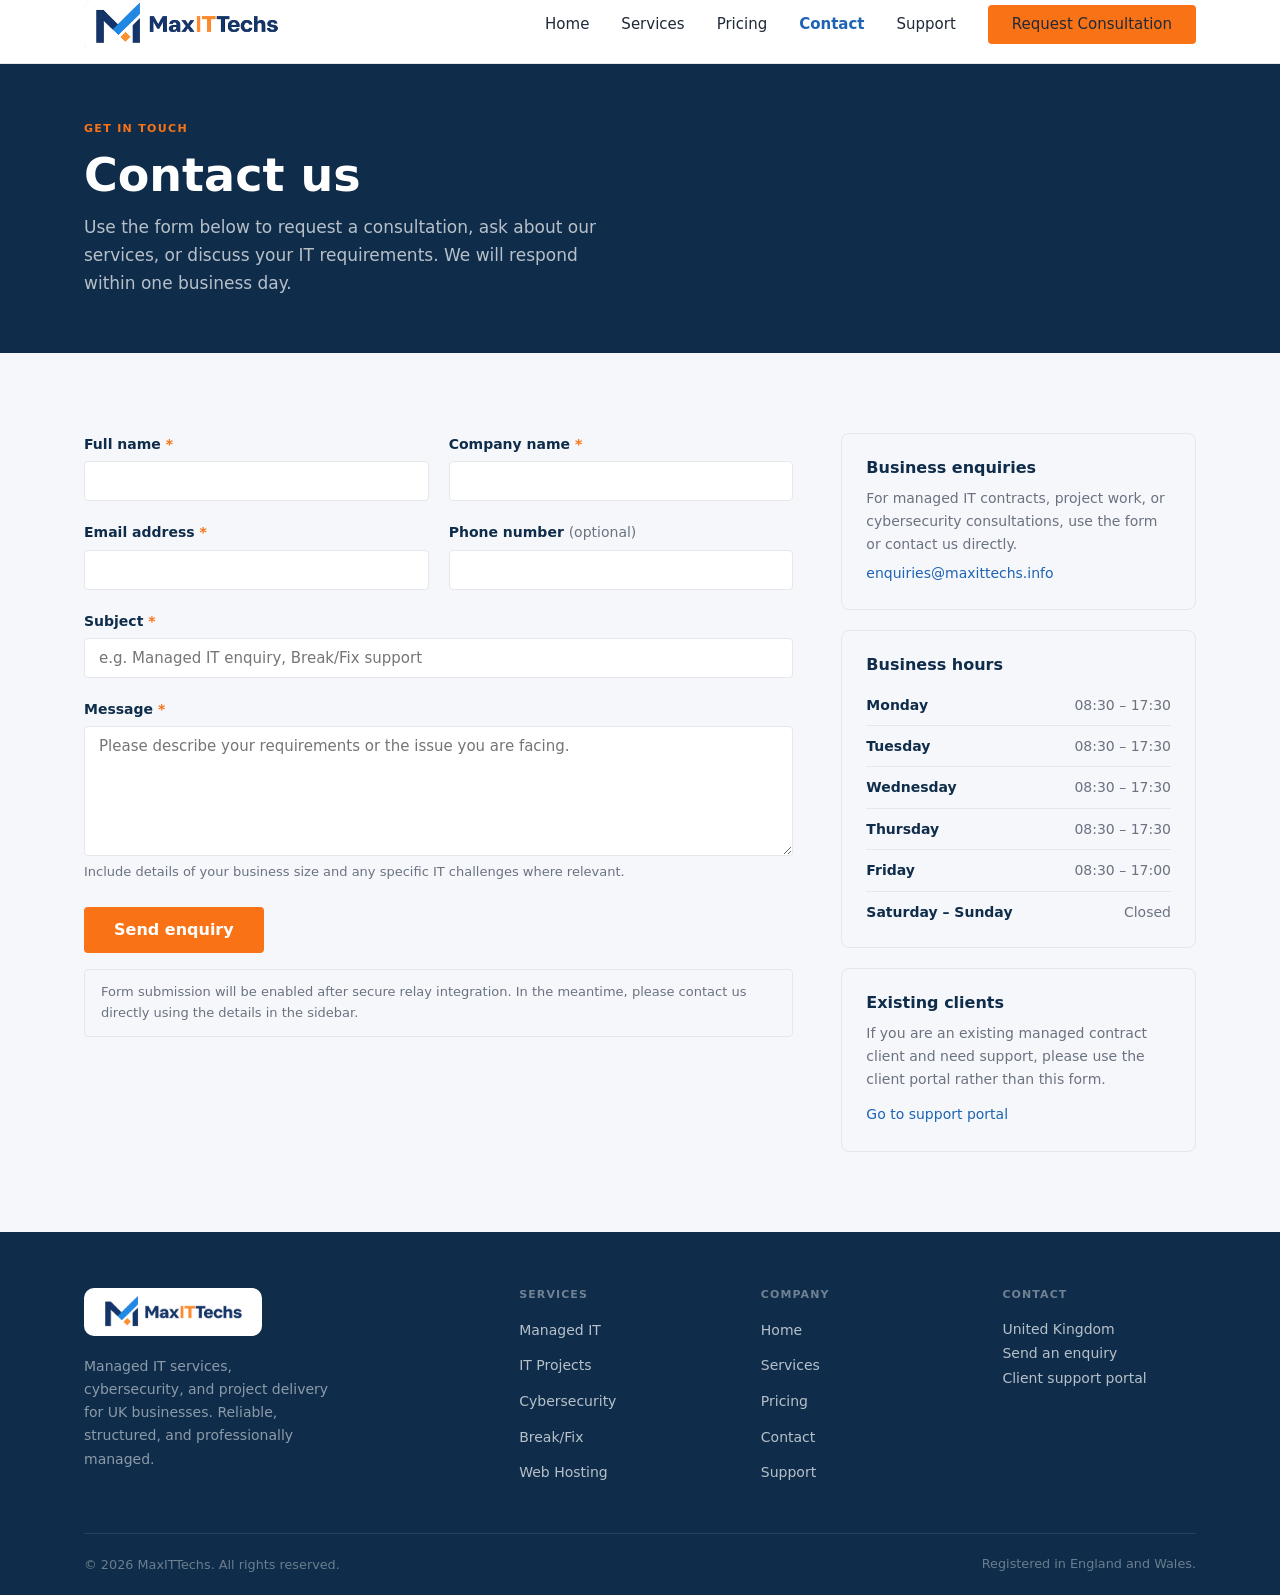
==== contact.html @ cde09e02 "Initial MaxITTechs website" ====
<!DOCTYPE html>
<html lang="en-GB">
<head>
  <meta charset="UTF-8">
  <meta name="viewport" content="width=device-width, initial-scale=1.0">
  <title>Contact &mdash; MaxITTechs</title>
  <meta name="description" content="Get in touch with MaxITTechs to request a consultation, ask about our services, or discuss your IT requirements.">
  <link rel="stylesheet" href="assets/css/styles.css">
</head>
<body>

  <!-- Navigation -->
  <nav class="site-nav">
    <div class="container">
      <div class="nav-inner">
        <a href="index.html" class="nav-logo"><img src="assets/img/logo.png" alt="MaxITTechs"></a>
        <div class="nav-links">
          <a href="index.html">Home</a>
          <a href="services.html">Services</a>
          <a href="pricing.html">Pricing</a>
          <a href="contact.html" class="active">Contact</a>
          <a href="support.html">Support</a>
          <a href="contact.html" class="btn btn-primary">Request Consultation</a>
        </div>
      </div>
    </div>
  </nav>

  <!-- Page Header -->
  <header class="page-header">
    <div class="container">
      <div class="overline">Get in touch</div>
      <h1>Contact us</h1>
      <p>Use the form below to request a consultation, ask about our services, or discuss your IT requirements. We will respond within one business day.</p>
    </div>
  </header>

  <!-- Contact Section -->
  <section class="section bg-light">
    <div class="container">
      <div class="contact-grid">

        <!-- Form -->
        <div>
          <form method="post" action="#" novalidate>
            <div class="form-grid">

              <div class="form-group">
                <label for="name" class="form-label required">Full name</label>
                <input type="text" id="name" name="name" class="form-input" autocomplete="name" required>
              </div>

              <div class="form-group">
                <label for="company" class="form-label required">Company name</label>
                <input type="text" id="company" name="company" class="form-input" autocomplete="organization" required>
              </div>

              <div class="form-group">
                <label for="email" class="form-label required">Email address</label>
                <input type="email" id="email" name="email" class="form-input" autocomplete="email" required>
              </div>

              <div class="form-group">
                <label for="phone" class="form-label">Phone number <span class="text-muted" style="font-weight:400;">(optional)</span></label>
                <input type="tel" id="phone" name="phone" class="form-input" autocomplete="tel">
              </div>

              <div class="form-group col-span-2">
                <label for="subject" class="form-label required">Subject</label>
                <input type="text" id="subject" name="subject" class="form-input" placeholder="e.g. Managed IT enquiry, Break/Fix support" required>
              </div>

              <div class="form-group col-span-2">
                <label for="message" class="form-label required">Message</label>
                <textarea id="message" name="message" class="form-input" placeholder="Please describe your requirements or the issue you are facing." required></textarea>
                <span class="form-hint">Include details of your business size and any specific IT challenges where relevant.</span>
              </div>

            </div>

            <div style="margin-top: 24px;">
              <button type="submit" class="btn btn-primary btn-lg">Send enquiry</button>
            </div>

            <p class="form-notice">
              Form submission will be enabled after secure relay integration. In the meantime, please contact us directly using the details in the sidebar.
            </p>
          </form>
        </div>

        <!-- Sidebar -->
        <div class="contact-sidebar">

          <div class="contact-card">
            <h4>Business enquiries</h4>
            <p>For managed IT contracts, project work, or cybersecurity consultations, use the form or contact us directly.</p>
            <p><a href="mailto:enquiries@maxittechs.info">enquiries@maxittechs.info</a></p>
          </div>

          <div class="contact-card">
            <h4>Business hours</h4>
            <dl class="dl-meta">
              <div class="dl-meta-row">
                <dt>Monday</dt>
                <dd>08:30 &ndash; 17:30</dd>
              </div>
              <div class="dl-meta-row">
                <dt>Tuesday</dt>
                <dd>08:30 &ndash; 17:30</dd>
              </div>
              <div class="dl-meta-row">
                <dt>Wednesday</dt>
                <dd>08:30 &ndash; 17:30</dd>
              </div>
              <div class="dl-meta-row">
                <dt>Thursday</dt>
                <dd>08:30 &ndash; 17:30</dd>
              </div>
              <div class="dl-meta-row">
                <dt>Friday</dt>
                <dd>08:30 &ndash; 17:00</dd>
              </div>
              <div class="dl-meta-row">
                <dt>Saturday &ndash; Sunday</dt>
                <dd>Closed</dd>
              </div>
            </dl>
          </div>

          <div class="contact-card">
            <h4>Existing clients</h4>
            <p>If you are an existing managed contract client and need support, please use the client portal rather than this form.</p>
            <p style="margin-top:12px;"><a href="support.html">Go to support portal</a></p>
          </div>

        </div>

      </div>
    </div>
  </section>

  <!-- Footer -->
  <footer class="site-footer">
    <div class="container">
      <div class="footer-inner">

        <div class="footer-brand">
          <a href="index.html" class="nav-logo"><img src="assets/img/logo.png" alt="MaxITTechs"></a>
          <p>Managed IT services, cybersecurity, and project delivery for UK businesses. Reliable, structured, and professionally managed.</p>
        </div>

        <div class="footer-col">
          <h4>Services</h4>
          <ul>
            <li><a href="services.html#managed-it">Managed IT</a></li>
            <li><a href="services.html#projects">IT Projects</a></li>
            <li><a href="services.html#cybersecurity">Cybersecurity</a></li>
            <li><a href="services.html#breakfix">Break/Fix</a></li>
            <li><a href="https://maxithost.co.uk" target="_blank" rel="noopener">Web Hosting</a></li>
          </ul>
        </div>

        <div class="footer-col">
          <h4>Company</h4>
          <ul>
            <li><a href="index.html">Home</a></li>
            <li><a href="services.html">Services</a></li>
            <li><a href="pricing.html">Pricing</a></li>
            <li><a href="contact.html">Contact</a></li>
            <li><a href="support.html">Support</a></li>
          </ul>
        </div>

        <div class="footer-col">
          <h4>Contact</h4>
          <address>
            <p>United Kingdom</p>
            <a href="contact.html">Send an enquiry</a>
            <a href="https://support.maxittechs.info">Client support portal</a>
          </address>
        </div>

      </div>
      <div class="footer-bottom">
        <div class="footer-legal">
          <p>&copy; 2026 MaxITTechs. All rights reserved.</p>
          <small>Registered in England and Wales.</small>
        </div>
      </div>
    </div>
  </footer>

</body>
</html>
---- assets/css/styles.css ----
/* ==========================================================================
   MaxITTechs — Design System
   assets/css/styles.css
   ========================================================================== */

/* 1. Variables
   ========================================================================== */
:root {
  --color-navy:       #0F2D4A;
  --color-blue:       #1E63B5;
  --color-orange:     #F97316;
  --color-bg-light:   #F5F7FA;
  --color-border:     #E5E7EB;
  --color-text:       #1F2937;
  --color-text-muted: #6B7280;
  --color-white:      #FFFFFF;

  --font-sans: system-ui, -apple-system, BlinkMacSystemFont, 'Segoe UI',
               Roboto, 'Helvetica Neue', Arial, sans-serif;

  --container-max: 1160px;
  --container-pad: 24px;
  --nav-height:    64px;
  --radius-sm:     4px;
  --radius-md:     8px;

  --section-sm: 48px;
  --section-md: 80px;
  --section-lg: 96px;
}

/* 2. Reset
   ========================================================================== */
*, *::before, *::after {
  box-sizing: border-box;
  margin: 0;
  padding: 0;
}

html {
  -webkit-text-size-adjust: 100%;
}

body {
  font-family: var(--font-sans);
  font-size: 16px;
  line-height: 1.6;
  color: var(--color-text);
  background: var(--color-white);
  -webkit-font-smoothing: antialiased;
}

img {
  max-width: 100%;
  display: block;
}

a {
  color: var(--color-blue);
  text-decoration: none;
}

a:hover {
  text-decoration: underline;
}

ul, ol {
  list-style: none;
}

/* 3. Typography
   ========================================================================== */
h1, h2, h3, h4, h5 {
  font-weight: 700;
  line-height: 1.2;
  color: var(--color-navy);
}

h1 { font-size: clamp(1.875rem, 4vw, 2.875rem); }
h2 { font-size: clamp(1.5rem,   3vw, 2.125rem); }
h3 { font-size: clamp(1.0625rem, 2vw, 1.3125rem); }
h4 { font-size: 1.0625rem; }

p {
  line-height: 1.7;
}

.overline {
  display: block;
  font-size: 0.6875rem;
  font-weight: 700;
  letter-spacing: 0.12em;
  text-transform: uppercase;
  color: var(--color-orange);
  margin-bottom: 8px;
}

.text-muted       { color: var(--color-text-muted); }
.text-white       { color: var(--color-white) !important; }
.text-white-muted { color: rgba(255, 255, 255, 0.7); }

/* 4. Container
   ========================================================================== */
.container {
  width: 100%;
  max-width: var(--container-max);
  margin-left: auto;
  margin-right: auto;
  padding-left: var(--container-pad);
  padding-right: var(--container-pad);
}

/* 5. Navigation
   ========================================================================== */
.site-nav {
  position: sticky;
  top: 0;
  z-index: 100;
  height: var(--nav-height);
  background: var(--color-white);
  border-bottom: 1px solid var(--color-border);
}

.nav-inner {
  display: flex;
  align-items: center;
  justify-content: space-between;
  height: 100%;
}

.nav-logo {
  display: inline-flex;
  align-items: center;
  text-decoration: none;
  /* text fallback (footer) */
  font-size: 1.25rem;
  font-weight: 800;
  letter-spacing: -0.02em;
  color: var(--color-navy);
}

.nav-logo:hover {
  color: var(--color-blue);
  text-decoration: none;
  opacity: 0.88;
}

.nav-logo span {
  color: var(--color-orange);
}

.nav-logo img {
  display: block;
  height: 48px;
  width: auto;
}

.footer-brand .nav-logo img {
  background: var(--color-white);
  padding: 6px 12px;
  border-radius: 10px;
}

.nav-links {
  display: flex;
  align-items: center;
  gap: 32px;
}

.nav-links a {
  font-size: 0.9375rem;
  font-weight: 500;
  color: var(--color-text);
  text-decoration: none;
}

.nav-links a:hover {
  color: var(--color-blue);
  text-decoration: none;
}

.nav-links a.active {
  color: var(--color-blue);
  font-weight: 600;
}

/* 6. Buttons
   ========================================================================== */
.btn {
  display: inline-flex;
  align-items: center;
  justify-content: center;
  padding: 10px 22px;
  font-family: var(--font-sans);
  font-size: 0.9375rem;
  font-weight: 600;
  line-height: 1;
  border-radius: var(--radius-sm);
  border: 2px solid transparent;
  cursor: pointer;
  text-decoration: none;
  white-space: nowrap;
}

.btn:hover {
  text-decoration: none;
}

.btn-lg {
  padding: 13px 28px;
  font-size: 1rem;
}

.btn-primary {
  background: var(--color-orange);
  border-color: var(--color-orange);
  color: var(--color-white);
}

.btn-primary:hover {
  background: #e8680e;
  border-color: #e8680e;
  color: var(--color-white);
}

.btn-secondary {
  background: transparent;
  border-color: var(--color-navy);
  color: var(--color-navy);
}

.btn-secondary:hover {
  background: var(--color-navy);
  color: var(--color-white);
}

.btn-ghost-white {
  background: transparent;
  border-color: rgba(255, 255, 255, 0.45);
  color: var(--color-white);
}

.btn-ghost-white:hover {
  background: rgba(255, 255, 255, 0.1);
  border-color: var(--color-white);
  color: var(--color-white);
}

/* 7. Section Helpers
   ========================================================================== */
.section    { padding: var(--section-md) 0; }
.section-sm { padding: var(--section-sm) 0; }
.section-lg { padding: var(--section-lg) 0; }

.bg-white { background: var(--color-white); }
.bg-light { background: var(--color-bg-light); }
.bg-navy  { background: var(--color-navy); }

.section-header {
  margin-bottom: 48px;
}

.section-header p {
  margin-top: 12px;
  font-size: 1rem;
  color: var(--color-text-muted);
  max-width: 540px;
}

.section-header-center {
  text-align: center;
  margin-bottom: 48px;
}

.section-header-center p {
  margin-top: 12px;
  font-size: 1rem;
  color: var(--color-text-muted);
  max-width: 540px;
  margin-left: auto;
  margin-right: auto;
}

/* 8. Page Header
   ========================================================================== */
.page-header {
  background: var(--color-navy);
  padding: 56px 0;
}

.page-header .overline {
  margin-bottom: 10px;
}

.page-header h1 {
  color: var(--color-white);
  margin-bottom: 10px;
}

.page-header p {
  color: rgba(255, 255, 255, 0.7);
  font-size: 1.0625rem;
  max-width: 540px;
  line-height: 1.65;
}

/* 9. Hero
   ========================================================================== */
.hero {
  background: var(--color-navy);
  padding: var(--section-lg) 0;
}

.hero-grid {
  display: grid;
  grid-template-columns: 3fr 2fr;
  gap: 56px;
  align-items: center;
}

.hero-overline {
  font-size: 0.6875rem;
  font-weight: 700;
  letter-spacing: 0.12em;
  text-transform: uppercase;
  color: var(--color-orange);
  margin-bottom: 16px;
}

.hero h1 {
  color: var(--color-white);
  margin-bottom: 20px;
}

.hero-lead {
  font-size: 1.0625rem;
  color: rgba(255, 255, 255, 0.76);
  margin-bottom: 32px;
  max-width: 500px;
  line-height: 1.7;
}

.hero-actions {
  display: flex;
  gap: 14px;
  flex-wrap: wrap;
}

.hero-proof {
  background: rgba(255, 255, 255, 0.055);
  border: 1px solid rgba(255, 255, 255, 0.11);
  border-radius: var(--radius-md);
  padding: 28px;
}

.hero-proof-title {
  font-size: 0.6875rem;
  font-weight: 700;
  letter-spacing: 0.1em;
  text-transform: uppercase;
  color: rgba(255, 255, 255, 0.45);
  margin-bottom: 20px;
}

.proof-list {
  display: flex;
  flex-direction: column;
  gap: 16px;
}

.proof-item {
  display: flex;
  align-items: flex-start;
  gap: 12px;
}

.proof-check {
  width: 18px;
  height: 18px;
  flex-shrink: 0;
  margin-top: 3px;
  color: var(--color-orange);
}

.proof-item p {
  font-size: 0.9rem;
  color: rgba(255, 255, 255, 0.8);
  line-height: 1.55;
}

/* 10. Credibility Strip
   ========================================================================== */
.credibility {
  background: var(--color-white);
  border-bottom: 1px solid var(--color-border);
  padding: 36px 0;
}

.credibility-items {
  display: grid;
  grid-template-columns: repeat(4, 1fr);
}

.credibility-item {
  text-align: center;
  padding: 8px 24px;
  border-right: 1px solid var(--color-border);
}

.credibility-item:last-child {
  border-right: none;
}

.credibility-value {
  display: block;
  font-size: 1.875rem;
  font-weight: 800;
  color: var(--color-navy);
  line-height: 1;
  margin-bottom: 6px;
  letter-spacing: -0.02em;
}

.credibility-label {
  font-size: 0.8125rem;
  color: var(--color-text-muted);
  font-weight: 500;
  line-height: 1.4;
}

/* 11. Services 3-col Grid
   ========================================================================== */
.services-3col {
  display: grid;
  grid-template-columns: repeat(3, 1fr);
  border: 1px solid var(--color-border);
  border-radius: var(--radius-md);
  overflow: hidden;
}

.service-block {
  padding: 32px 28px;
  background: var(--color-white);
  border-right: 1px solid var(--color-border);
}

.service-block:last-child {
  border-right: none;
}

.service-block-icon {
  width: 36px;
  height: 36px;
  color: var(--color-blue);
  margin-bottom: 16px;
}

.service-block h3 {
  margin-bottom: 10px;
}

.service-block p {
  font-size: 0.9375rem;
  color: var(--color-text-muted);
  margin-bottom: 20px;
  line-height: 1.65;
}

.link-arrow {
  font-size: 0.875rem;
  font-weight: 600;
  color: var(--color-blue);
  text-decoration: none;
}

.link-arrow::after {
  content: ' \2192';
}

.link-arrow:hover {
  color: var(--color-navy);
  text-decoration: underline;
}

/* 12. MaxITHost Hosting Banner
   ========================================================================== */
.hosting-banner {
  display: flex;
  align-items: center;
  justify-content: space-between;
  gap: 32px;
  padding: 32px 36px;
  background: var(--color-white);
  border: 1px solid var(--color-border);
  border-left: 4px solid var(--color-orange);
  border-radius: var(--radius-md);
}

.hosting-banner-content .overline {
  margin-bottom: 6px;
}

.hosting-banner-content h3 {
  margin-bottom: 8px;
}

.hosting-banner-content p {
  font-size: 0.9375rem;
  color: var(--color-text-muted);
  max-width: 600px;
  line-height: 1.65;
}

.hosting-banner-action {
  flex-shrink: 0;
}

@media (max-width: 640px) {
  .hosting-banner {
    flex-direction: column;
    align-items: flex-start;
    padding: 24px;
  }
}

/* 13. Process Steps
   ========================================================================== */
.process-steps {
  display: grid;
  grid-template-columns: repeat(4, 1fr);
  gap: 32px;
  counter-reset: step;
}

.process-step {
  padding-top: 20px;
  border-top: 3px solid var(--color-orange);
  counter-increment: step;
}

.process-step::before {
  content: "0" counter(step);
  display: block;
  font-size: 1.875rem;
  font-weight: 800;
  color: var(--color-orange);
  line-height: 1;
  margin-bottom: 14px;
  letter-spacing: -0.02em;
}

.process-step h3 {
  margin-bottom: 8px;
  font-size: 1.0625rem;
}

.process-step p {
  font-size: 0.9rem;
  color: var(--color-text-muted);
  line-height: 1.65;
}

/* 13. Support Guidance Cards
   ========================================================================== */
.support-guidance-grid {
  display: grid;
  grid-template-columns: 1fr 1fr;
  gap: 24px;
}

.support-card {
  border: 1px solid var(--color-border);
  border-radius: var(--radius-md);
  padding: 32px;
  background: var(--color-white);
}

.support-card-label {
  font-size: 0.6875rem;
  font-weight: 700;
  letter-spacing: 0.1em;
  text-transform: uppercase;
  color: var(--color-blue);
  margin-bottom: 12px;
}

.support-card h3 {
  margin-bottom: 10px;
}

.support-card p {
  font-size: 0.9375rem;
  color: var(--color-text-muted);
  margin-bottom: 24px;
  line-height: 1.65;
}

/* 14. CTA Block
   ========================================================================== */
.cta-block {
  background: var(--color-navy);
  padding: var(--section-md) 0;
  text-align: center;
}

.cta-block h2 {
  color: var(--color-white);
  margin-bottom: 12px;
}

.cta-block p {
  color: rgba(255, 255, 255, 0.7);
  font-size: 1.0625rem;
  margin-bottom: 32px;
  max-width: 520px;
  margin-left: auto;
  margin-right: auto;
}

.cta-actions {
  display: flex;
  gap: 14px;
  justify-content: center;
  flex-wrap: wrap;
}

/* 15. Footer
   ========================================================================== */
.site-footer {
  background: var(--color-navy);
  padding-top: 56px;
}

.footer-inner {
  display: grid;
  grid-template-columns: 2fr 1fr 1fr 1fr;
  gap: 48px;
  padding-bottom: 48px;
  border-bottom: 1px solid rgba(255, 255, 255, 0.1);
}

.footer-brand .nav-logo {
  color: var(--color-white);
  display: inline-block;
  margin-bottom: 12px;
}

.footer-brand .nav-logo:hover {
  color: rgba(255, 255, 255, 0.8);
}

.footer-brand > p {
  font-size: 0.875rem;
  color: rgba(255, 255, 255, 0.52);
  line-height: 1.65;
  max-width: 250px;
}

.footer-col h4 {
  font-size: 0.6875rem;
  font-weight: 700;
  letter-spacing: 0.1em;
  text-transform: uppercase;
  color: rgba(255, 255, 255, 0.4);
  margin-bottom: 16px;
}

.footer-col ul {
  display: flex;
  flex-direction: column;
  gap: 10px;
}

.footer-col ul a {
  font-size: 0.875rem;
  color: rgba(255, 255, 255, 0.7);
  text-decoration: none;
}

.footer-col ul a:hover {
  color: var(--color-white);
  text-decoration: none;
}

.footer-col address {
  font-style: normal;
}

.footer-col address p,
.footer-col address a {
  font-size: 0.875rem;
  color: rgba(255, 255, 255, 0.7);
  line-height: 1.75;
  text-decoration: none;
  display: block;
}

.footer-col address a:hover {
  color: var(--color-white);
}

.footer-bottom {
  padding: 20px 0;
}

.footer-legal {
  display: flex;
  justify-content: space-between;
  align-items: center;
  flex-wrap: wrap;
  gap: 8px;
}

.footer-legal p,
.footer-legal small {
  font-size: 0.8rem;
  color: rgba(255, 255, 255, 0.38);
}

/* 16. Forms
   ========================================================================== */
.form-grid {
  display: grid;
  grid-template-columns: 1fr 1fr;
  gap: 20px;
}

.form-group {
  display: flex;
  flex-direction: column;
  gap: 6px;
}

.form-group.col-span-2 {
  grid-column: 1 / -1;
}

.form-label {
  font-size: 0.875rem;
  font-weight: 600;
  color: var(--color-navy);
}

.form-label.required::after {
  content: ' *';
  color: var(--color-orange);
}

.form-input {
  padding: 10px 14px;
  font-family: var(--font-sans);
  font-size: 0.9375rem;
  color: var(--color-text);
  background: var(--color-white);
  border: 1px solid var(--color-border);
  border-radius: var(--radius-sm);
  width: 100%;
  appearance: none;
}

.form-input:focus {
  outline: none;
  border-color: var(--color-blue);
  box-shadow: 0 0 0 3px rgba(30, 99, 181, 0.1);
}

textarea.form-input {
  resize: vertical;
  min-height: 130px;
}

.form-hint {
  font-size: 0.8125rem;
  color: var(--color-text-muted);
}

.form-notice {
  margin-top: 16px;
  padding: 12px 16px;
  background: var(--color-bg-light);
  border: 1px solid var(--color-border);
  border-radius: var(--radius-sm);
  font-size: 0.8125rem;
  color: var(--color-text-muted);
  line-height: 1.6;
}

/* 17. Contact Page Layout
   ========================================================================== */
.contact-grid {
  display: grid;
  grid-template-columns: 2fr 1fr;
  gap: 48px;
  align-items: start;
}

.contact-sidebar {
  display: flex;
  flex-direction: column;
  gap: 20px;
}

.contact-card {
  border: 1px solid var(--color-border);
  border-radius: var(--radius-md);
  padding: 24px;
}

.contact-card h4 {
  margin-bottom: 10px;
  font-size: 1rem;
}

.contact-card p {
  font-size: 0.875rem;
  color: var(--color-text-muted);
  line-height: 1.65;
  margin-bottom: 6px;
}

.contact-card p:last-child {
  margin-bottom: 0;
}

.contact-card a {
  color: var(--color-blue);
  font-size: 0.875rem;
  text-decoration: none;
}

.contact-card a:hover {
  text-decoration: underline;
}

.dl-meta {
  display: flex;
  flex-direction: column;
}

.dl-meta-row {
  display: flex;
  justify-content: space-between;
  align-items: baseline;
  gap: 12px;
  font-size: 0.875rem;
  padding: 9px 0;
  border-bottom: 1px solid var(--color-border);
}

.dl-meta-row:last-child {
  border-bottom: none;
  padding-bottom: 0;
}

.dl-meta-row dt {
  font-weight: 600;
  color: var(--color-navy);
  flex-shrink: 0;
}

.dl-meta-row dd {
  color: var(--color-text-muted);
  text-align: right;
}

/* 18. Support Page Layout
   ========================================================================== */
.support-page-grid {
  display: grid;
  grid-template-columns: 2fr 1fr;
  gap: 40px;
  align-items: start;
}

.portal-card {
  border: 1px solid var(--color-border);
  border-radius: var(--radius-md);
  overflow: hidden;
}

.portal-card-head {
  background: var(--color-navy);
  padding: 32px;
}

.portal-card-head h2 {
  color: var(--color-white);
  margin-bottom: 8px;
}

.portal-card-head p {
  color: rgba(255, 255, 255, 0.7);
  font-size: 1rem;
  line-height: 1.6;
}

.portal-card-body {
  padding: 32px;
  background: var(--color-white);
}

.portal-card-body p {
  font-size: 0.9375rem;
  color: var(--color-text-muted);
  margin-bottom: 20px;
  line-height: 1.7;
}

.portal-card-body p:last-of-type {
  margin-bottom: 24px;
}

.emergency-card {
  border: 1px solid var(--color-border);
  border-radius: var(--radius-md);
  overflow: hidden;
}

.emergency-card-head {
  background: #7B1010;
  padding: 16px 20px;
}

.emergency-card-head h4 {
  color: var(--color-white);
  font-size: 0.9375rem;
  margin: 0;
}

.emergency-card-body {
  padding: 20px;
  background: var(--color-white);
}

.emergency-card-body p {
  font-size: 0.875rem;
  color: var(--color-text-muted);
  line-height: 1.65;
  margin-bottom: 14px;
}

.emergency-phone {
  font-size: 1.25rem;
  font-weight: 800;
  color: var(--color-navy);
  letter-spacing: -0.01em;
}

/* 19. Services Page — Detail Sections
   ========================================================================== */
.service-detail-grid {
  display: grid;
  grid-template-columns: 2fr 1fr;
  gap: 56px;
  align-items: start;
}

.service-detail-body .overline {
  margin-bottom: 8px;
}

.service-detail-body h2 {
  margin-bottom: 14px;
}

.service-detail-body > p {
  font-size: 1rem;
  color: var(--color-text-muted);
  margin-bottom: 28px;
  line-height: 1.7;
}

.feature-list {
  display: flex;
  flex-direction: column;
  gap: 10px;
}

.feature-list li {
  display: flex;
  align-items: flex-start;
  gap: 10px;
  font-size: 0.9375rem;
  line-height: 1.55;
}

.feature-list li::before {
  content: '';
  display: block;
  width: 6px;
  height: 6px;
  background: var(--color-orange);
  border-radius: 50%;
  flex-shrink: 0;
  margin-top: 8px;
}

.service-aside {
  border: 1px solid var(--color-border);
  border-radius: var(--radius-md);
  overflow: hidden;
}

.service-aside-head {
  background: var(--color-navy);
  padding: 20px 24px;
}

.service-aside-head h4 {
  color: var(--color-white);
  font-size: 0.9375rem;
  margin-bottom: 4px;
}

.service-aside-head p {
  color: rgba(255, 255, 255, 0.55);
  font-size: 0.8125rem;
}

.service-aside-body {
  padding: 24px;
  background: var(--color-white);
}

.service-aside-body > p {
  font-size: 0.875rem;
  color: var(--color-text-muted);
  margin-bottom: 16px;
  line-height: 1.65;
}

.sla-grid {
  display: grid;
  grid-template-columns: 1fr 1fr;
  gap: 10px;
}

.sla-item {
  background: var(--color-bg-light);
  border: 1px solid var(--color-border);
  border-radius: var(--radius-sm);
  padding: 14px 16px;
}

.sla-label {
  font-size: 0.6875rem;
  font-weight: 700;
  text-transform: uppercase;
  letter-spacing: 0.07em;
  color: var(--color-text-muted);
  margin-bottom: 4px;
}

.sla-value {
  font-size: 1rem;
  font-weight: 700;
  color: var(--color-navy);
  line-height: 1.2;
}

.grid-2 {
  display: grid;
  grid-template-columns: repeat(2, 1fr);
  gap: 20px;
}

.service-card {
  border: 1px solid var(--color-border);
  border-radius: var(--radius-md);
  padding: 28px;
  background: var(--color-white);
}

.service-card h3 {
  margin-bottom: 10px;
}

.service-card > p {
  font-size: 0.9375rem;
  color: var(--color-text-muted);
  line-height: 1.65;
  margin-bottom: 20px;
}

/* 20. Utilities
   ========================================================================== */
.text-center { text-align: center; }

.mt-8  { margin-top: 8px; }
.mt-16 { margin-top: 16px; }
.mt-24 { margin-top: 24px; }
.mt-32 { margin-top: 32px; }
.mb-8  { margin-bottom: 8px; }
.mb-16 { margin-bottom: 16px; }
.mb-24 { margin-bottom: 24px; }
.mb-32 { margin-bottom: 32px; }

/* 21. Responsive
   ========================================================================== */
@media (max-width: 1024px) {
  .hero-grid {
    grid-template-columns: 1fr;
    gap: 40px;
  }

  .footer-inner {
    grid-template-columns: 1fr 1fr;
    gap: 32px;
  }

  .process-steps {
    grid-template-columns: 1fr 1fr;
    gap: 28px;
  }

  .service-detail-grid {
    grid-template-columns: 1fr;
    gap: 40px;
  }
}

@media (max-width: 768px) {
  :root {
    --section-md: 56px;
    --section-lg: 64px;
    --section-sm: 40px;
  }

  .nav-links {
    display: none;
  }

  .services-3col {
    grid-template-columns: 1fr;
  }

  .service-block {
    border-right: none;
    border-bottom: 1px solid var(--color-border);
  }

  .service-block:last-child {
    border-bottom: none;
  }

  .credibility-items {
    grid-template-columns: 1fr 1fr;
  }

  .credibility-item {
    border-right: none;
    border-bottom: 1px solid var(--color-border);
  }

  .credibility-item:last-child {
    border-bottom: none;
  }

  .credibility-item:nth-child(odd) {
    border-right: 1px solid var(--color-border);
  }

  .support-guidance-grid,
  .contact-grid,
  .support-page-grid,
  .grid-2 {
    grid-template-columns: 1fr;
  }

  .form-grid {
    grid-template-columns: 1fr;
  }

  .footer-inner {
    grid-template-columns: 1fr;
    gap: 32px;
  }

  .footer-legal {
    flex-direction: column;
    align-items: flex-start;
    gap: 4px;
  }

  .cta-actions {
    flex-direction: column;
    align-items: center;
  }

  .hero-actions {
    flex-direction: column;
    align-items: flex-start;
  }
}

@media (max-width: 480px) {
  :root {
    --container-pad: 16px;
  }

  .credibility-items {
    grid-template-columns: 1fr;
  }

  .credibility-item {
    border-right: none;
    border-bottom: 1px solid var(--color-border);
  }

  .credibility-item:nth-child(odd) {
    border-right: none;
  }

  .process-steps {
    grid-template-columns: 1fr;
  }

  .sla-grid {
    grid-template-columns: 1fr;
  }
}

/* 22. Pricing Page
   ========================================================================== */

/* Plan cards grid */
.pricing-grid {
  display: grid;
  grid-template-columns: repeat(3, 1fr);
  gap: 24px;
  align-items: start;
}

.pricing-card {
  position: relative;
  border: 1px solid var(--color-border);
  border-radius: var(--radius-md);
  padding: 32px;
  background: var(--color-white);
}

.pricing-card--featured {
  border-color: var(--color-blue);
  border-width: 2px;
}

.pricing-badge {
  position: absolute;
  top: -13px;
  left: 50%;
  transform: translateX(-50%);
  background: var(--color-orange);
  color: var(--color-white);
  font-size: 0.6875rem;
  font-weight: 700;
  letter-spacing: 0.08em;
  text-transform: uppercase;
  padding: 4px 14px;
  border-radius: 20px;
  white-space: nowrap;
}

.pricing-name {
  font-size: 0.6875rem;
  font-weight: 700;
  letter-spacing: 0.12em;
  text-transform: uppercase;
  color: var(--color-blue);
  margin-bottom: 10px;
}

.pricing-amount {
  font-size: 2.5rem;
  font-weight: 800;
  color: var(--color-navy);
  line-height: 1;
  letter-spacing: -0.03em;
}

.pricing-period {
  font-size: 0.9375rem;
  color: var(--color-text-muted);
  font-weight: 400;
}

.pricing-minimum {
  font-size: 0.8125rem;
  color: var(--color-text-muted);
  margin-top: 6px;
}

.pricing-best-for {
  font-size: 0.875rem;
  color: var(--color-text-muted);
  line-height: 1.55;
  margin-top: 20px;
  padding: 12px 14px;
  background: var(--color-bg-light);
  border-radius: var(--radius-sm);
}

.pricing-divider {
  border: none;
  border-top: 1px solid var(--color-border);
  margin: 20px 0;
}

.pricing-card-cta {
  display: flex;
  margin-top: 28px;
}

.pricing-card-cta .btn {
  width: 100%;
  justify-content: center;
}

/* Comparison table */
.table-wrap {
  overflow-x: auto;
  border: 1px solid var(--color-border);
  border-radius: var(--radius-md);
}

.comparison-table {
  width: 100%;
  border-collapse: collapse;
  font-size: 0.9375rem;
  min-width: 540px;
}

.comparison-table thead tr {
  background: var(--color-navy);
}

.comparison-table thead th {
  padding: 14px 20px;
  text-align: left;
  font-size: 0.8125rem;
  font-weight: 700;
  letter-spacing: 0.07em;
  text-transform: uppercase;
  color: var(--color-white);
}

.comparison-table thead th:first-child {
  color: rgba(255, 255, 255, 0.55);
  font-weight: 400;
}

.comparison-table tbody th[scope="row"] {
  padding: 12px 20px;
  font-weight: 600;
  color: var(--color-navy);
  text-align: left;
  font-size: 0.9375rem;
  letter-spacing: 0;
  text-transform: none;
  background: transparent;
  border-bottom: 1px solid var(--color-border);
}

.comparison-table tbody td {
  padding: 12px 20px;
  border-bottom: 1px solid var(--color-border);
  color: var(--color-text);
}

.comparison-table tbody tr:last-child th[scope="row"],
.comparison-table tbody tr:last-child td {
  border-bottom: none;
}

.comparison-table tbody tr:nth-child(even) {
  background: var(--color-bg-light);
}

.comparison-table .check {
  color: var(--color-blue);
  font-weight: 700;
}

.comparison-table .none {
  color: var(--color-border);
}

/* Add-on price */
.pricing-addon-price {
  font-size: 1.375rem;
  font-weight: 800;
  color: var(--color-navy);
  letter-spacing: -0.02em;
  margin-bottom: 12px;
  line-height: 1.2;
}

.pricing-addon-price span {
  font-size: 0.875rem;
  font-weight: 400;
  color: var(--color-text-muted);
}

/* SLA snapshot */
.sla-snapshot {
  border: 1px solid var(--color-border);
  border-left: 4px solid var(--color-blue);
  border-radius: var(--radius-md);
  overflow: hidden;
  max-width: 700px;
}

.sla-snapshot-row {
  display: flex;
  align-items: baseline;
  gap: 24px;
  padding: 13px 24px;
  border-bottom: 1px solid var(--color-border);
}

.sla-snapshot-row:last-child {
  border-bottom: none;
}

.sla-snapshot-label {
  font-size: 0.875rem;
  font-weight: 600;
  color: var(--color-navy);
  min-width: 160px;
  flex-shrink: 0;
}

.sla-snapshot-value {
  font-size: 0.875rem;
  color: var(--color-text-muted);
}

.sla-snapshot-note {
  font-size: 0.8125rem;
  color: var(--color-text-muted);
  padding: 12px 24px;
  background: var(--color-bg-light);
  border-top: 1px solid var(--color-border);
  border-left: 4px solid var(--color-blue);
  margin-left: -4px;
}

/* Pricing responsive */
@media (max-width: 900px) {
  .pricing-grid {
    grid-template-columns: 1fr;
    max-width: 480px;
    margin-left: auto;
    margin-right: auto;
  }
}

@media (max-width: 480px) {
  .sla-snapshot-row {
    flex-direction: column;
    gap: 4px;
  }

  .sla-snapshot-label {
    min-width: unset;
  }
}
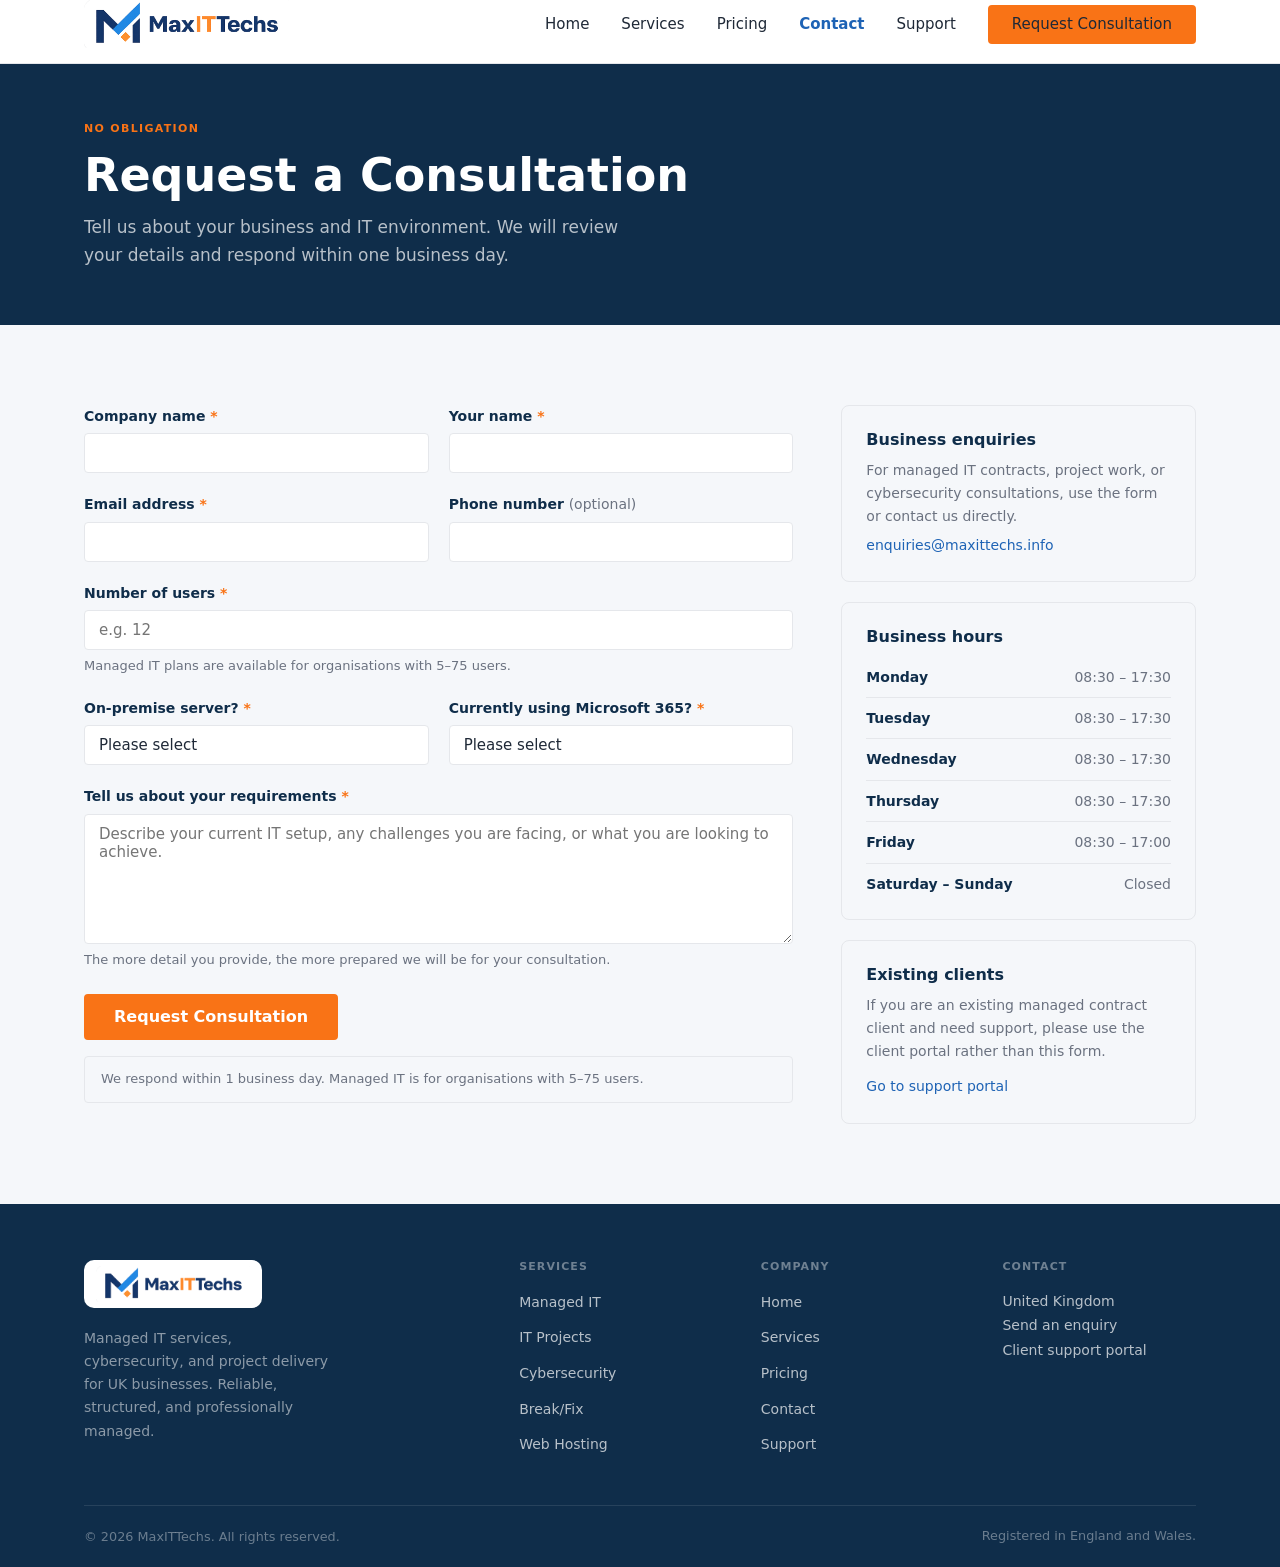
==== commit 84de75c1: "Add consultation form posting to consult.php" ====
--- a/contact.html
+++ b/contact.html
@@ -3,8 +3,8 @@
 <head>
   <meta charset="UTF-8">
   <meta name="viewport" content="width=device-width, initial-scale=1.0">
-  <title>Contact &mdash; MaxITTechs</title>
-  <meta name="description" content="Get in touch with MaxITTechs to request a consultation, ask about our services, or discuss your IT requirements.">
+  <title>Request Consultation &mdash; MaxITTechs</title>
+  <meta name="description" content="Request a no-obligation managed IT consultation with MaxITTechs. We review your details and respond within one business day.">
   <link rel="stylesheet" href="assets/css/styles.css">
 </head>
 <body>
@@ -29,9 +29,9 @@
   <!-- Page Header -->
   <header class="page-header">
     <div class="container">
-      <div class="overline">Get in touch</div>
-      <h1>Contact us</h1>
-      <p>Use the form below to request a consultation, ask about our services, or discuss your IT requirements. We will respond within one business day.</p>
+      <div class="overline">No obligation</div>
+      <h1>Request a Consultation</h1>
+      <p>Tell us about your business and IT environment. We will review your details and respond within one business day.</p>
     </div>
   </header>
 
@@ -42,13 +42,12 @@
 
         <!-- Form -->
         <div>
-          <form method="post" action="#" novalidate>
+          <form method="POST" action="/consult.php">
+
+            <!-- Honeypot: hidden from humans, used to detect automated submissions -->
+            <input type="text" name="website" autocomplete="off" tabindex="-1" style="display:none">
+
             <div class="form-grid">
-
-              <div class="form-group">
-                <label for="name" class="form-label required">Full name</label>
-                <input type="text" id="name" name="name" class="form-input" autocomplete="name" required>
-              </div>
 
               <div class="form-group">
                 <label for="company" class="form-label required">Company name</label>
@@ -56,6 +55,11 @@
               </div>
 
               <div class="form-group">
+                <label for="name" class="form-label required">Your name</label>
+                <input type="text" id="name" name="name" class="form-input" autocomplete="name" required>
+              </div>
+
+              <div class="form-group">
                 <label for="email" class="form-label required">Email address</label>
                 <input type="email" id="email" name="email" class="form-input" autocomplete="email" required>
               </div>
@@ -66,25 +70,43 @@
               </div>
 
               <div class="form-group col-span-2">
-                <label for="subject" class="form-label required">Subject</label>
-                <input type="text" id="subject" name="subject" class="form-input" placeholder="e.g. Managed IT enquiry, Break/Fix support" required>
+                <label for="users" class="form-label required">Number of users</label>
+                <input type="number" id="users" name="users" class="form-input" min="5" max="75" placeholder="e.g. 12" required>
+                <span class="form-hint">Managed IT plans are available for organisations with 5&ndash;75 users.</span>
+              </div>
+
+              <div class="form-group">
+                <label for="server" class="form-label required">On-premise server?</label>
+                <select id="server" name="server" class="form-input" required>
+                  <option value="" disabled selected>Please select</option>
+                  <option value="yes">Yes</option>
+                  <option value="no">No</option>
+                </select>
+              </div>
+
+              <div class="form-group">
+                <label for="m365" class="form-label required">Currently using Microsoft 365?</label>
+                <select id="m365" name="m365" class="form-input" required>
+                  <option value="" disabled selected>Please select</option>
+                  <option value="yes">Yes</option>
+                  <option value="no">No</option>
+                </select>
               </div>
 
               <div class="form-group col-span-2">
-                <label for="message" class="form-label required">Message</label>
-                <textarea id="message" name="message" class="form-input" placeholder="Please describe your requirements or the issue you are facing." required></textarea>
-                <span class="form-hint">Include details of your business size and any specific IT challenges where relevant.</span>
+                <label for="message" class="form-label required">Tell us about your requirements</label>
+                <textarea id="message" name="message" class="form-input" placeholder="Describe your current IT setup, any challenges you are facing, or what you are looking to achieve." required></textarea>
+                <span class="form-hint">The more detail you provide, the more prepared we will be for your consultation.</span>
               </div>
 
             </div>
 
             <div style="margin-top: 24px;">
-              <button type="submit" class="btn btn-primary btn-lg">Send enquiry</button>
+              <button type="submit" class="btn btn-primary btn-lg">Request Consultation</button>
             </div>
 
-            <p class="form-notice">
-              Form submission will be enabled after secure relay integration. In the meantime, please contact us directly using the details in the sidebar.
-            </p>
+            <p class="form-notice">We respond within 1 business day. Managed IT is for organisations with 5&ndash;75 users.</p>
+
           </form>
         </div>
 
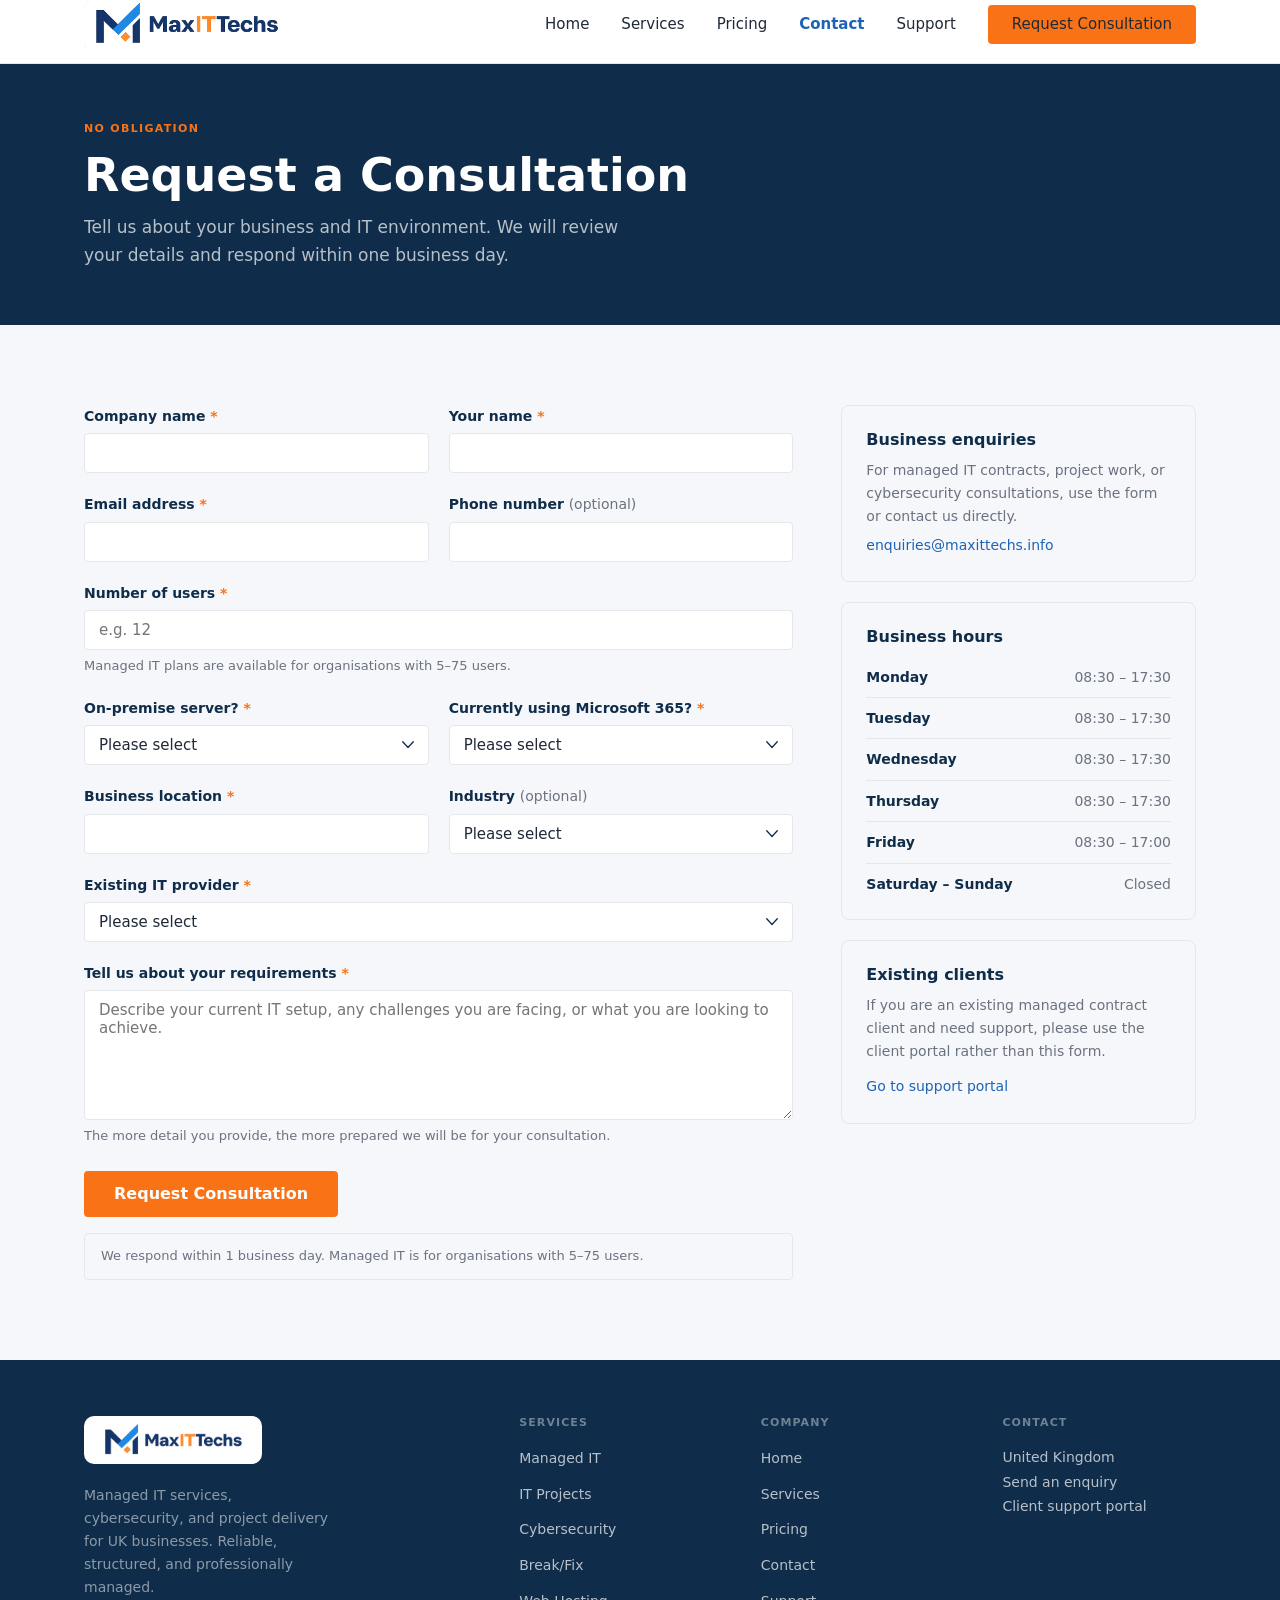
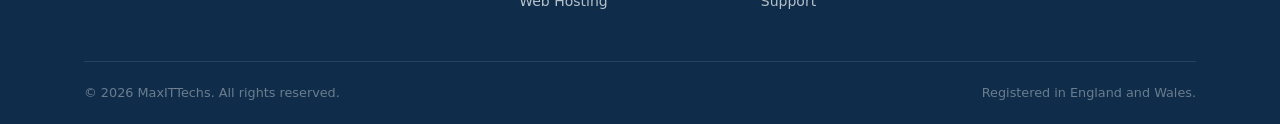
==== commit 4ba226ab: "css update and new form entries" ====
--- a/contact.html
+++ b/contact.html
@@ -93,6 +93,38 @@
                 </select>
               </div>
 
+              <div class="form-group">
+                <label for="business_location" class="form-label required">Business location</label>
+                <input type="text" id="business_location" name="business_location" class="form-input" autocomplete="address-level2" required>
+              </div>
+
+              <div class="form-group">
+                <label for="industry" class="form-label">Industry <span class="text-muted" style="font-weight:400;">(optional)</span></label>
+                <select id="industry" name="industry" class="form-input">
+                  <option value="">Please select</option>
+                  <option value="construction">Construction</option>
+                  <option value="legal">Legal</option>
+                  <option value="healthcare">Healthcare</option>
+                  <option value="finance">Finance</option>
+                  <option value="retail">Retail</option>
+                  <option value="manufacturing">Manufacturing</option>
+                  <option value="education">Education</option>
+                  <option value="professional_services">Professional Services</option>
+                  <option value="other">Other</option>
+                </select>
+              </div>
+
+              <div class="form-group col-span-2">
+                <label for="existing_provider" class="form-label required">Existing IT provider</label>
+                <select id="existing_provider" name="existing_provider" class="form-input" required>
+                  <option value="" disabled selected>Please select</option>
+                  <option value="no_provider">No provider (currently unmanaged)</option>
+                  <option value="internal_it">Internal IT staff</option>
+                  <option value="external_msp">External MSP</option>
+                  <option value="freelancer">Freelancer / ad-hoc support</option>
+                </select>
+              </div>
+
               <div class="form-group col-span-2">
                 <label for="message" class="form-label required">Tell us about your requirements</label>
                 <textarea id="message" name="message" class="form-input" placeholder="Describe your current IT setup, any challenges you are facing, or what you are looking to achieve." required></textarea>
--- a/assets/css/styles.css
+++ b/assets/css/styles.css
@@ -769,6 +769,15 @@
   min-height: 130px;
 }
 
+select.form-input {
+  background-image: url("data:image/svg+xml,%3Csvg xmlns='http://www.w3.org/2000/svg' viewBox='0 0 16 10'%3E%3Cpath d='M1 1l7 7 7-7' stroke='%230F2D4A' stroke-width='1.75' fill='none' stroke-linecap='round' stroke-linejoin='round'/%3E%3C/svg%3E");
+  background-repeat: no-repeat;
+  background-position: right 14px center;
+  background-size: 12px;
+  padding-right: 40px;
+  cursor: pointer;
+}
+
 .form-hint {
   font-size: 0.8125rem;
   color: var(--color-text-muted);
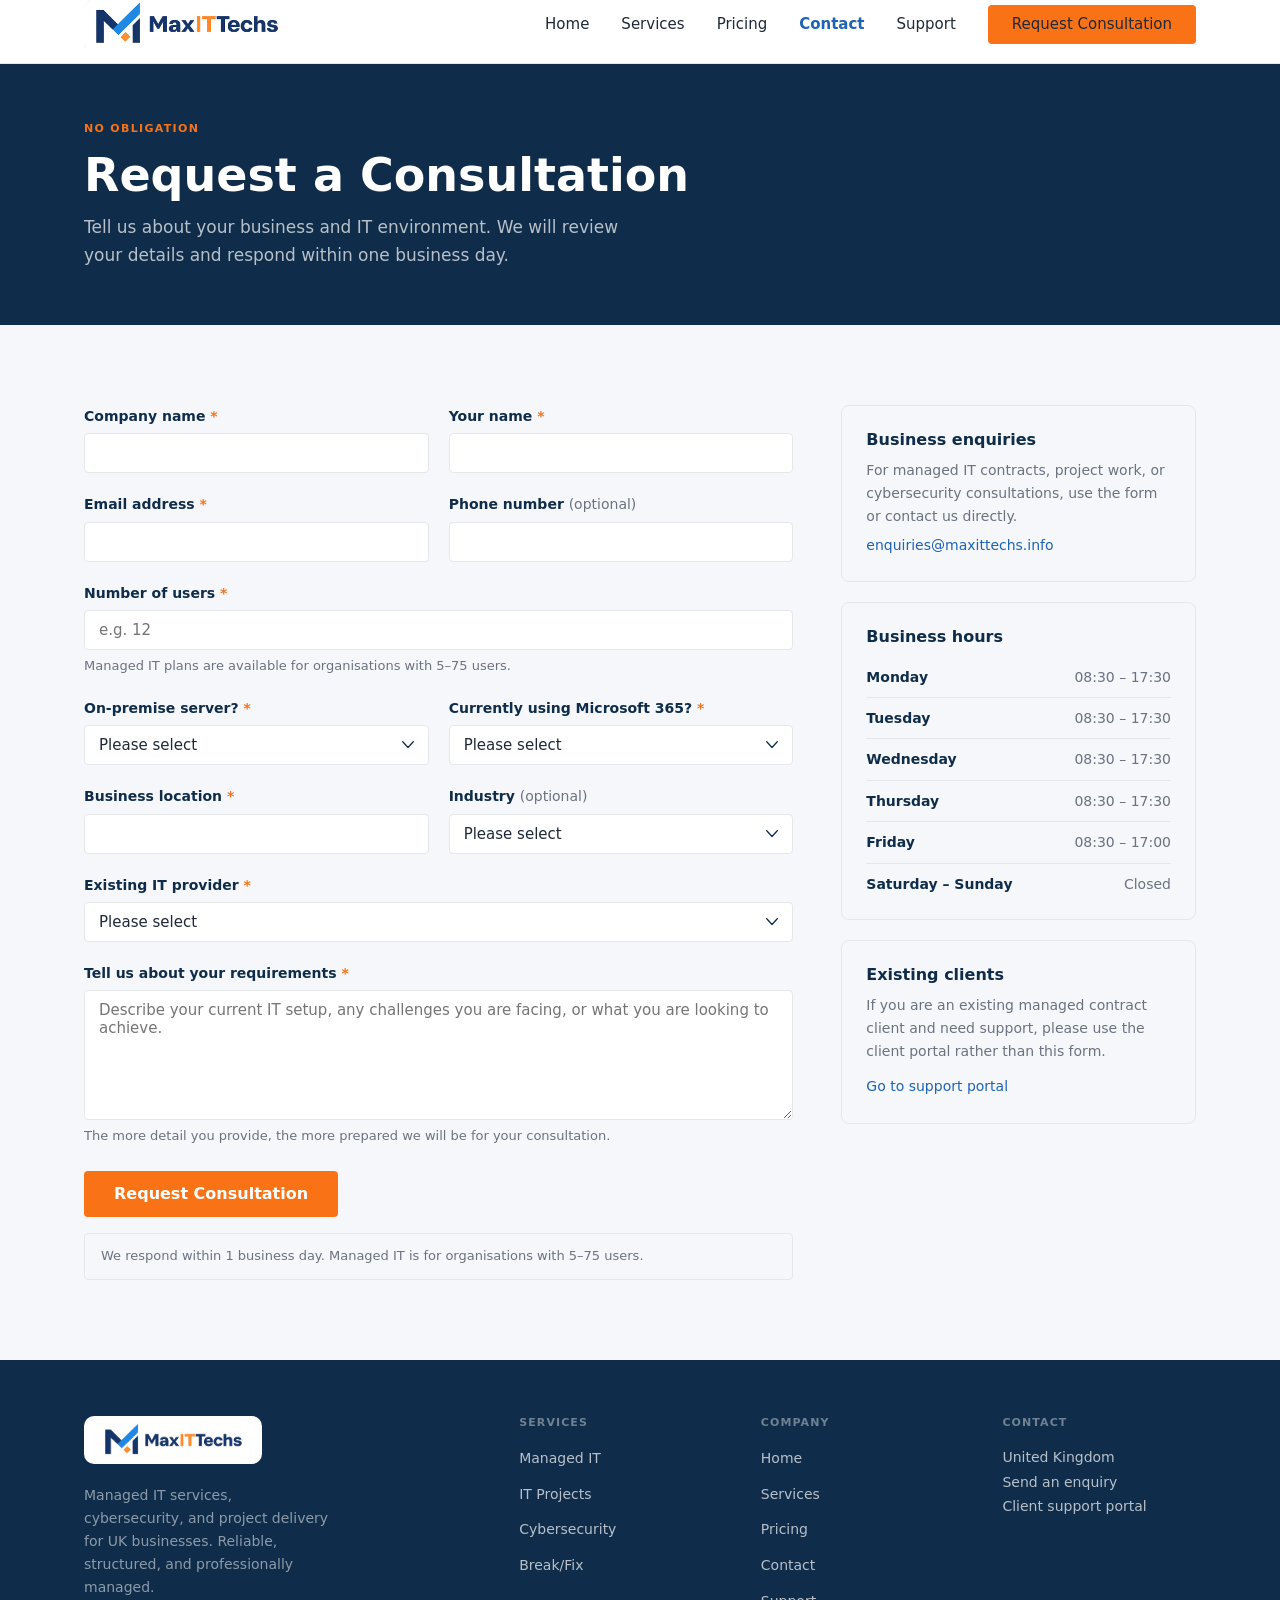
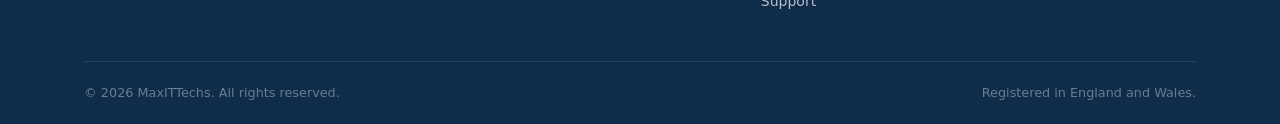
==== commit 90cc5f06: "Reposition to single-plan MSP + remove MaxIThost references" ====
--- a/contact.html
+++ b/contact.html
@@ -102,15 +102,15 @@
                 <label for="industry" class="form-label">Industry <span class="text-muted" style="font-weight:400;">(optional)</span></label>
                 <select id="industry" name="industry" class="form-input">
                   <option value="">Please select</option>
-                  <option value="construction">Construction</option>
-                  <option value="legal">Legal</option>
-                  <option value="healthcare">Healthcare</option>
-                  <option value="finance">Finance</option>
-                  <option value="retail">Retail</option>
-                  <option value="manufacturing">Manufacturing</option>
-                  <option value="education">Education</option>
-                  <option value="professional_services">Professional Services</option>
-                  <option value="other">Other</option>
+                  <option value="Construction">Construction</option>
+                  <option value="Legal">Legal</option>
+                  <option value="Healthcare">Healthcare</option>
+                  <option value="Finance">Finance</option>
+                  <option value="Retail">Retail</option>
+                  <option value="Manufacturing">Manufacturing</option>
+                  <option value="Education">Education</option>
+                  <option value="Professional Services">Professional Services</option>
+                  <option value="Other">Other</option>
                 </select>
               </div>
 
@@ -118,10 +118,10 @@
                 <label for="existing_provider" class="form-label required">Existing IT provider</label>
                 <select id="existing_provider" name="existing_provider" class="form-input" required>
                   <option value="" disabled selected>Please select</option>
-                  <option value="no_provider">No provider (currently unmanaged)</option>
-                  <option value="internal_it">Internal IT staff</option>
-                  <option value="external_msp">External MSP</option>
-                  <option value="freelancer">Freelancer / ad-hoc support</option>
+                  <option value="No provider (currently unmanaged)">No provider (currently unmanaged)</option>
+                  <option value="Internal IT staff">Internal IT staff</option>
+                  <option value="External MSP">External MSP</option>
+                  <option value="Freelancer / ad-hoc support">Freelancer / ad-hoc support</option>
                 </select>
               </div>
 
@@ -210,7 +210,6 @@
             <li><a href="services.html#projects">IT Projects</a></li>
             <li><a href="services.html#cybersecurity">Cybersecurity</a></li>
             <li><a href="services.html#breakfix">Break/Fix</a></li>
-            <li><a href="https://maxithost.co.uk" target="_blank" rel="noopener">Web Hosting</a></li>
           </ul>
         </div>
 
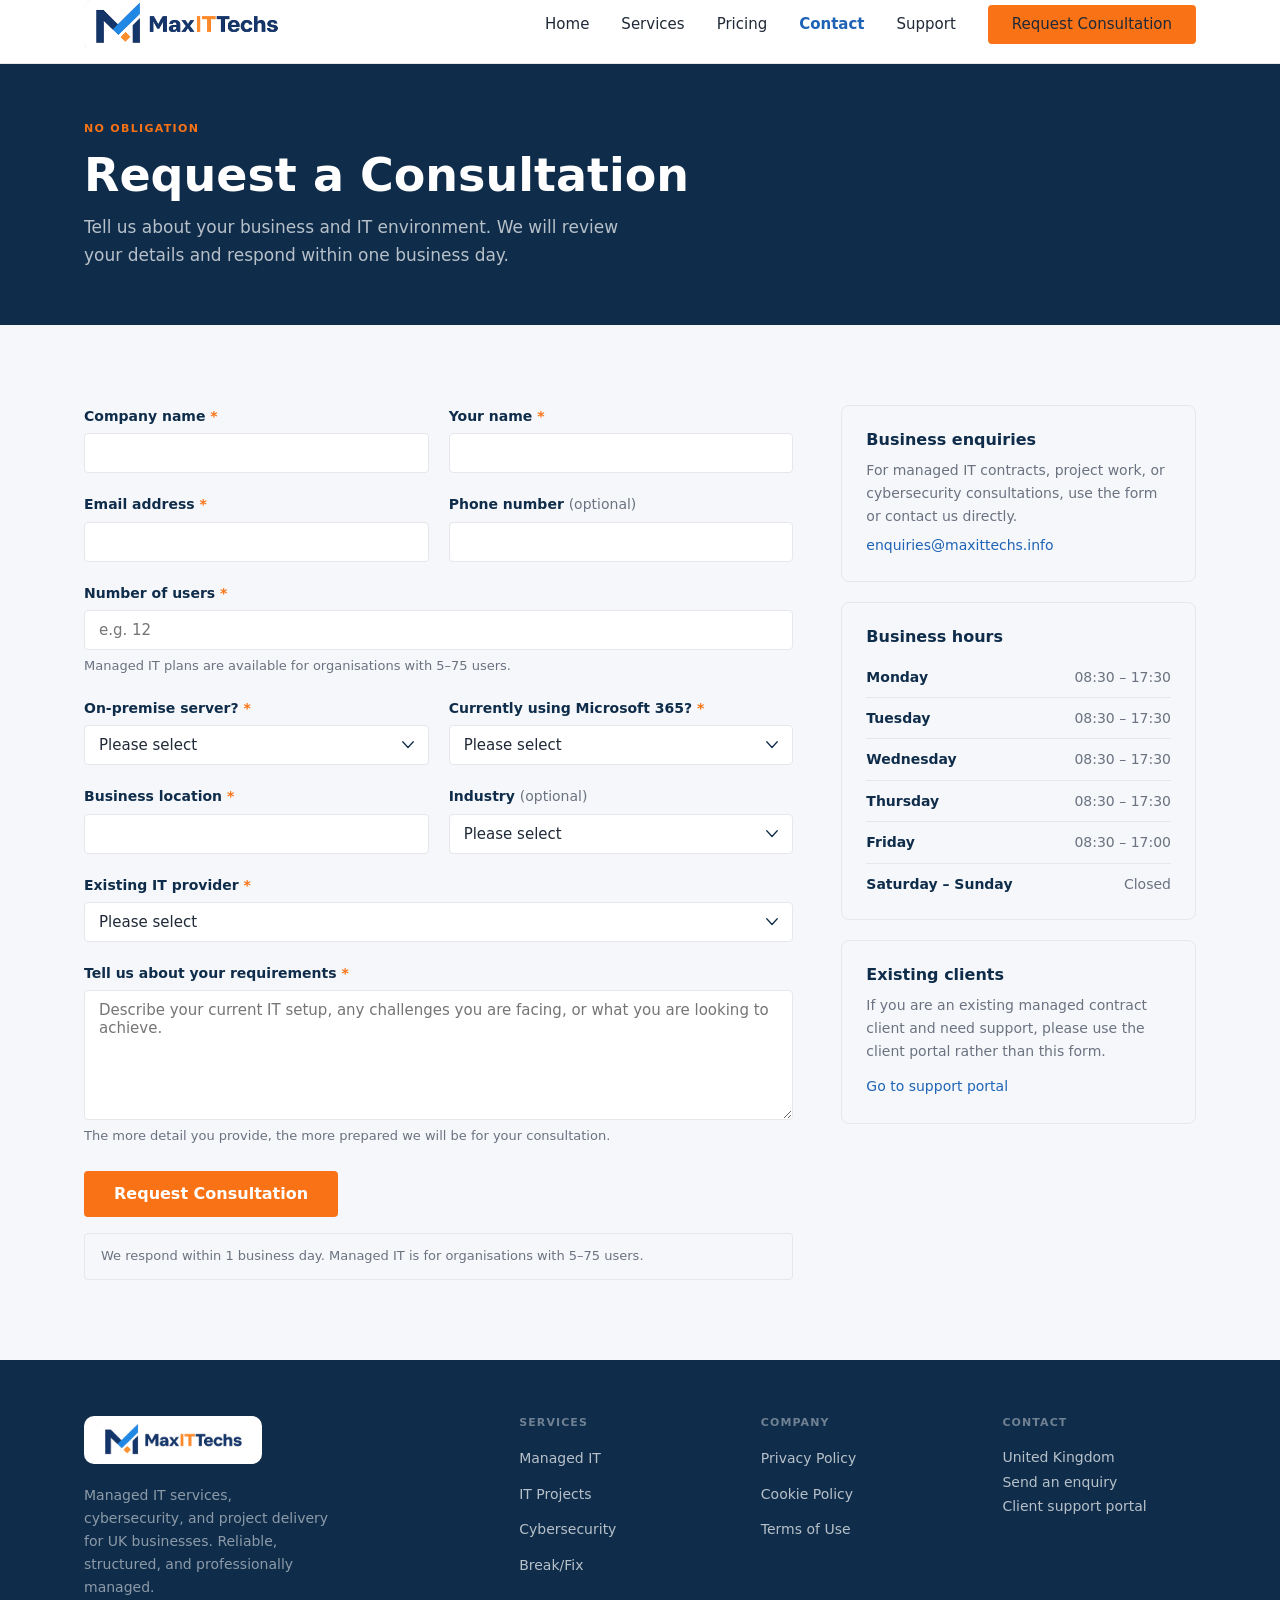
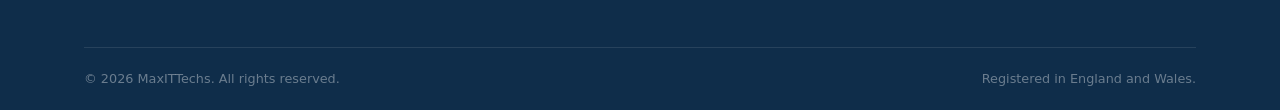
==== commit f607b6a3: "Updated pricing page to Essential Professional Enterprise plans" ====
--- a/contact.html
+++ b/contact.html
@@ -42,7 +42,7 @@
 
         <!-- Form -->
         <div>
-          <form method="POST" action="/consult.php">
+          <form method="POST" action="https://intake.maxittechs.info/consult.php">
 
             <!-- Honeypot: hidden from humans, used to detect automated submissions -->
             <input type="text" name="website" autocomplete="off" tabindex="-1" style="display:none">
@@ -216,11 +216,9 @@
         <div class="footer-col">
           <h4>Company</h4>
           <ul>
-            <li><a href="index.html">Home</a></li>
-            <li><a href="services.html">Services</a></li>
-            <li><a href="pricing.html">Pricing</a></li>
-            <li><a href="contact.html">Contact</a></li>
-            <li><a href="support.html">Support</a></li>
+            <li><a href="privacy.html">Privacy Policy</a></li>
+            <li><a href="cookies.html">Cookie Policy</a></li>
+            <li><a href="terms.html">Terms of Use</a></li>
           </ul>
         </div>
 
--- a/assets/css/styles.css
+++ b/assets/css/styles.css
@@ -482,48 +482,7 @@
   text-decoration: underline;
 }
 
-/* 12. MaxITHost Hosting Banner
-   ========================================================================== */
-.hosting-banner {
-  display: flex;
-  align-items: center;
-  justify-content: space-between;
-  gap: 32px;
-  padding: 32px 36px;
-  background: var(--color-white);
-  border: 1px solid var(--color-border);
-  border-left: 4px solid var(--color-orange);
-  border-radius: var(--radius-md);
-}
-
-.hosting-banner-content .overline {
-  margin-bottom: 6px;
-}
-
-.hosting-banner-content h3 {
-  margin-bottom: 8px;
-}
-
-.hosting-banner-content p {
-  font-size: 0.9375rem;
-  color: var(--color-text-muted);
-  max-width: 600px;
-  line-height: 1.65;
-}
-
-.hosting-banner-action {
-  flex-shrink: 0;
-}
-
-@media (max-width: 640px) {
-  .hosting-banner {
-    flex-direction: column;
-    align-items: flex-start;
-    padding: 24px;
-  }
-}
-
-/* 13. Process Steps
+/* 12. Process Steps
    ========================================================================== */
 .process-steps {
   display: grid;
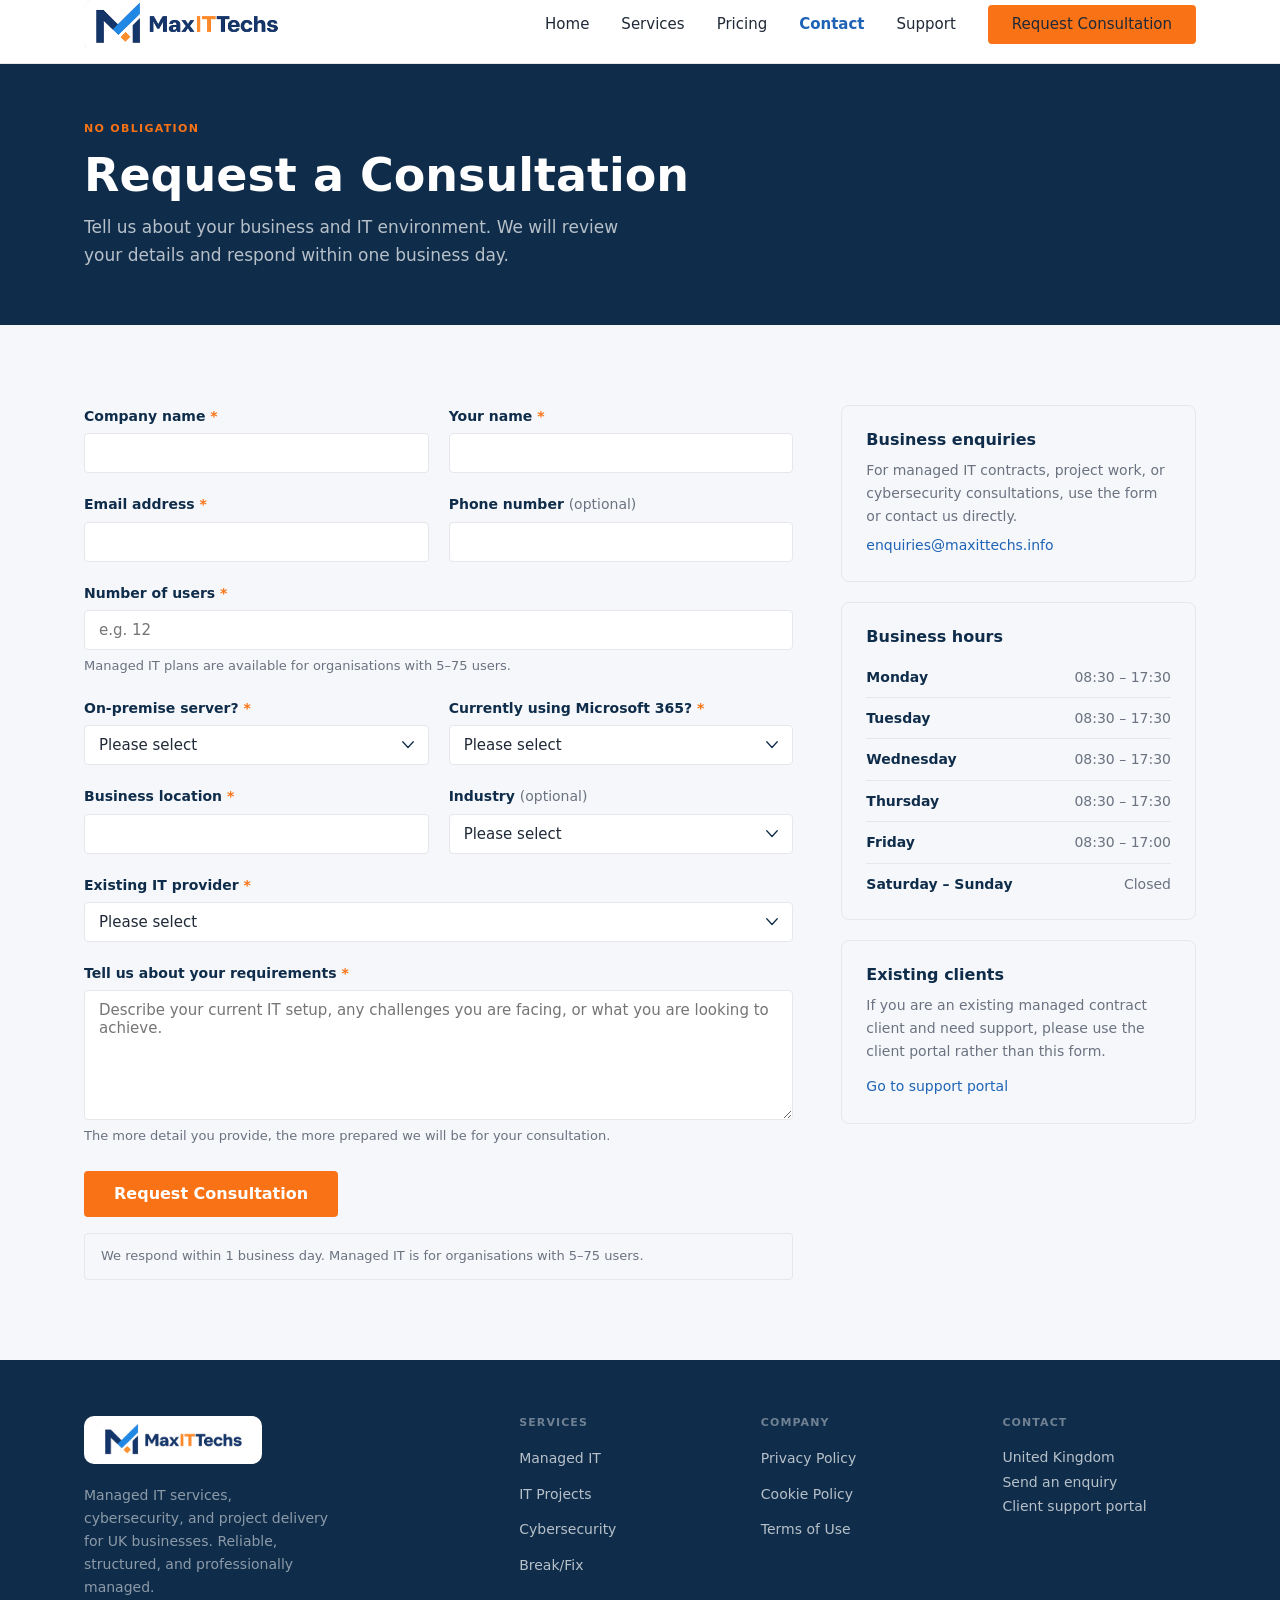
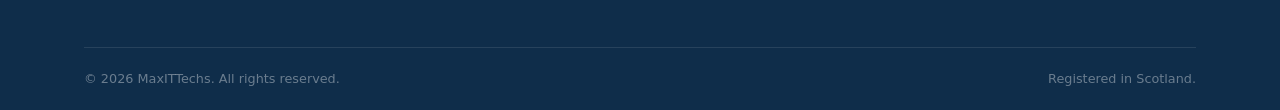
==== commit c3a7baf3: "Updated copywrite at the footer changed from england to scotland" ====
--- a/contact.html
+++ b/contact.html
@@ -235,7 +235,7 @@
       <div class="footer-bottom">
         <div class="footer-legal">
           <p>&copy; 2026 MaxITTechs. All rights reserved.</p>
-          <small>Registered in England and Wales.</small>
+          <small>Registered in Scotland.</small>
         </div>
       </div>
     </div>
--- a/assets/css/styles.css
+++ b/assets/css/styles.css
@@ -1432,3 +1432,42 @@
     min-width: unset;
   }
 }
+.logo-grid {
+  display: grid;
+  grid-template-columns: repeat(4, 1fr);
+  gap: 40px;
+  align-items: center;
+  margin-top: 40px;
+}
+
+.logo-item {
+  display: flex;
+  justify-content: center;
+  align-items: center;
+  opacity: 0.8;
+  transition: opacity 0.2s ease;
+}
+
+.logo-item:hover {
+  opacity: 1;
+}
+
+.logo-item img {
+  max-height: 42px;
+  max-width: 140px;
+}
+
+@media (max-width: 900px) {
+  .logo-grid {
+    grid-template-columns: repeat(2, 1fr);
+  }
+}
+.logo-item img {
+  max-height: 42px;
+  opacity: 0.7;
+  transition: opacity 0.2s ease;
+}
+
+.logo-item img:hover {
+  opacity: 1;
+}
